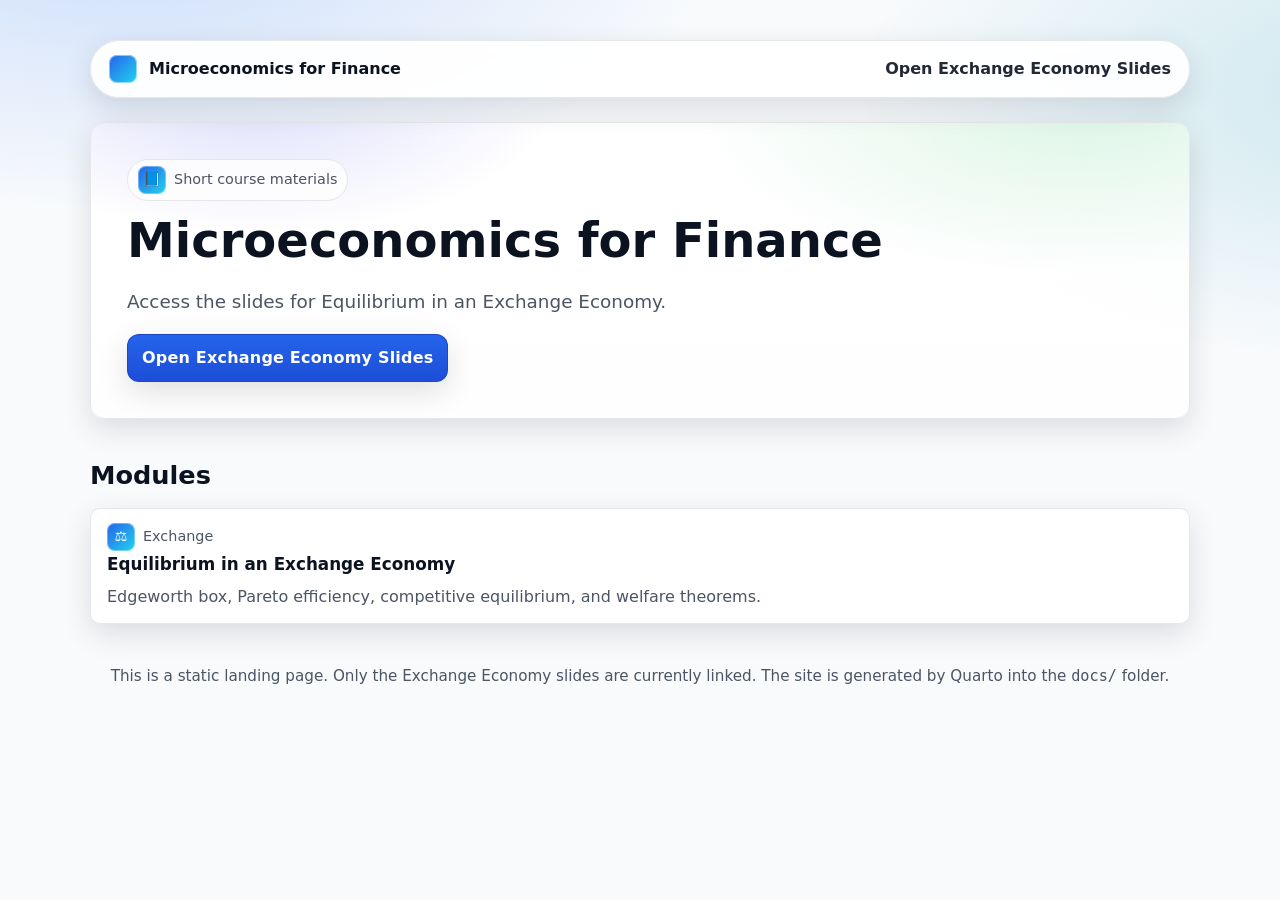
==== index.html @ 6e25e735 "Updates for lesson 1" ====
<!doctype html>
<html lang="en">
<head>
  <meta charset="utf-8">
  <meta name="viewport" content="width=device-width, initial-scale=1">
  <title>Microeconomics for Finance</title>
  <meta name="description" content="Course materials and notes for Microeconomics for Finance: uncertainty, exchange economies, securities markets, and investment with imperfections.">
  <style>
    :root {
      --bg: #0b0c10;
      --surface: #12141a;
      --card: #171923;
      --text: #eef2ff;
      --muted: #98a2b3;
      --brand: #62a0ff;
      --brand-strong: #3b82f6;
      --border: #233046;
      --ring: rgba(98,160,255,0.35);
      --ring-strong: rgba(59,130,246,0.5);
      --shadow: 0 10px 30px rgba(0,0,0,0.35);
      --radius: 14px;
      --radius-sm: 10px;
    }

    @media (prefers-color-scheme: light) {
      :root {
        --bg: #f8fafc;
        --surface: #ffffff;
        --card: #ffffff;
        --text: #0b1220;
        --muted: #4b5563;
        --brand: #2563eb;
        --brand-strong: #1d4ed8;
        --border: #e5e7eb;
        --ring: rgba(37,99,235,0.28);
        --ring-strong: rgba(37,99,235,0.4);
        --shadow: 0 10px 30px rgba(2,6,23,0.12);
      }
    }

    html, body { height: 100%; }
    body {
      margin: 0;
      font-family: system-ui, -apple-system, Segoe UI, Roboto, Helvetica, Arial, "Apple Color Emoji", "Segoe UI Emoji";
      line-height: 1.6;
      color: var(--text);
      background: radial-gradient(1200px 600px at 10% -10%, rgba(59,130,246,0.25), transparent 50%),
                  radial-gradient(1000px 500px at 110% 10%, rgba(8,145,178,0.18), transparent 55%),
                  var(--bg);
      -webkit-font-smoothing: antialiased;
      -moz-osx-font-smoothing: grayscale;
    }

    .container { max-width: 1100px; margin: 0 auto; padding: 24px; }

    /* Top nav */
    .nav {
      display: flex; align-items: center; justify-content: space-between;
      gap: 16px; padding: 14px 18px; margin: 16px 0 24px;
      background: color-mix(in srgb, var(--surface) 92%, transparent);
      border: 1px solid var(--border); border-radius: 999px;
      box-shadow: var(--shadow);
      backdrop-filter: blur(6px);
    }
    .brand { display: flex; align-items: center; gap: 12px; font-weight: 700; }
    .brand .logo { width: 28px; height: 28px; border-radius: 8px; background: linear-gradient(135deg, var(--brand), #22d3ee); box-shadow: inset 0 0 0 1px rgba(255,255,255,0.5); }
    .nav a { color: var(--text); text-decoration: none; font-weight: 600; opacity: .9 }
    .nav a:hover { opacity: 1 }

    /* Hero */
    .hero { margin: 12px 0 28px; padding: clamp(20px, 4vw + 8px, 36px); border-radius: var(--radius);
      background:
        radial-gradient(600px 280px at 15% -10%, rgba(99,102,241,0.20), transparent 50%),
        radial-gradient(700px 300px at 90% -5%, rgba(34,197,94,0.15), transparent 55%),
        linear-gradient(180deg, color-mix(in srgb, var(--surface) 96%, transparent), color-mix(in srgb, var(--surface) 88%, transparent));
      border: 1px solid var(--border);
      box-shadow: var(--shadow);
    }
    .eyebrow { display: inline-flex; align-items: center; gap: 8px; font-size: 0.9rem; color: var(--muted);
      background: color-mix(in srgb, var(--surface) 80%, transparent); border: 1px solid var(--border);
      padding: 6px 10px; border-radius: 999px; }
    h1 { font-size: clamp(1.8rem, 3.2vw + 1rem, 3rem); line-height: 1.15; margin: 12px 0; }
    .lead { font-size: clamp(1rem, 1vw + .8rem, 1.15rem); color: var(--muted); max-width: 75ch; }
    .cta { display: flex; gap: 12px; flex-wrap: wrap; margin-top: 18px; }
    .btn { display: inline-flex; align-items: center; gap: 10px; padding: 10px 14px; border-radius: 12px; border: 1px solid var(--border);
      text-decoration: none; font-weight: 700; letter-spacing: .2px; transition: transform .06s ease, box-shadow .15s ease, border-color .2s ease;
      box-shadow: var(--shadow); }
    .btn.primary { background: linear-gradient(180deg, var(--brand), var(--brand-strong)); color: #fff; border: 1px solid color-mix(in srgb, var(--brand-strong) 70%, black 10%); }
    .btn.primary:hover { transform: translateY(-1px); box-shadow: 0 14px 30px var(--ring-strong); }
    .btn.ghost { background: color-mix(in srgb, var(--surface) 88%, transparent); color: var(--text); }
    .btn.ghost:hover { transform: translateY(-1px); box-shadow: 0 10px 26px var(--ring); }

    /* Sections */
    .section { margin: 36px 0; }
    .section h2 { font-size: clamp(1.25rem, 1.2vw + 1rem, 1.6rem); margin: 0 0 12px; }
    .grid { display: grid; gap: 14px; grid-template-columns: repeat(auto-fit, minmax(240px, 1fr)); }
    .card { background: var(--card); border: 1px solid var(--border); border-radius: var(--radius-sm); padding: 14px 16px; box-shadow: var(--shadow); }
    .card h3 { margin: 0 0 6px; font-size: 1.05rem; }
    .card p { margin: 6px 0 0; color: var(--muted); }
    .card a { color: inherit; text-decoration: none; display: block; }
    .card a:focus-visible { outline: 3px solid var(--ring); border-radius: 8px; }
    .chip { display: inline-flex; align-items: center; gap: 8px; font-size: .9rem; color: var(--muted); }
    .icon { width: 28px; height: 28px; border-radius: 8px; display: inline-flex; align-items: center; justify-content: center; color: #fff;
      background: linear-gradient(135deg, var(--brand), #22d3ee); box-shadow: inset 0 0 0 1px rgba(255,255,255,0.35); }

    /* PDFs */
    .pdfs { display: grid; gap: 10px; grid-template-columns: repeat(auto-fit, minmax(280px, 1fr)); }
    .pdf { display: flex; align-items: center; gap: 12px; padding: 12px; border: 1px solid var(--border); border-radius: 12px; background: var(--card); box-shadow: var(--shadow); }
    .pdf a { color: var(--text); text-decoration: none; font-weight: 600; }
    .pdf a:hover { text-decoration: underline; }

    footer { margin: 40px 0 20px; color: var(--muted); font-size: .95rem; text-align: center; }
  </style>
</head>
<body>
  <div class="container">
    <nav class="nav" aria-label="Primary">
      <div class="brand" aria-label="Course brand">
        <div class="logo" aria-hidden="true"></div>
        <span>Microeconomics for Finance</span>
      </div>
      <div class="links" role="navigation">
        <a href="docs/src/equilibrium-exchange-economy/index.html">Open Exchange Economy Slides</a>
      </div>
    </nav>

    <header class="hero">
      <span class="eyebrow">
        <span class="icon" aria-hidden="true">📘</span>
        Short course materials
      </span>
      <h1>Microeconomics for Finance</h1>
      <p class="lead">Access the slides for Equilibrium in an Exchange Economy.</p>
      <div class="cta">
        <a class="btn primary" href="docs/src/equilibrium-exchange-economy/index.html" aria-label="Open Exchange Economy slides">
          <span>Open Exchange Economy Slides</span>
        </a>
      </div>
    </header>

    <section class="section" aria-labelledby="modules">
      <h2 id="modules">Modules</h2>
      <div class="grid">
        <article class="card">
          <a href="docs/src/equilibrium-exchange-economy/index.html">
            <div class="chip"><span class="icon" aria-hidden="true">⚖️</span> Exchange</div>
            <h3>Equilibrium in an Exchange Economy</h3>
            <p>Edgeworth box, Pareto efficiency, competitive equilibrium, and welfare theorems.</p>
          </a>
        </article>
      </div>
    </section>

    

    <footer>
  <p>This is a static landing page. Only the Exchange Economy slides are currently linked. The site is generated by Quarto into the <code>docs/</code> folder.</p>
    </footer>
  </div>
</body>
</html>
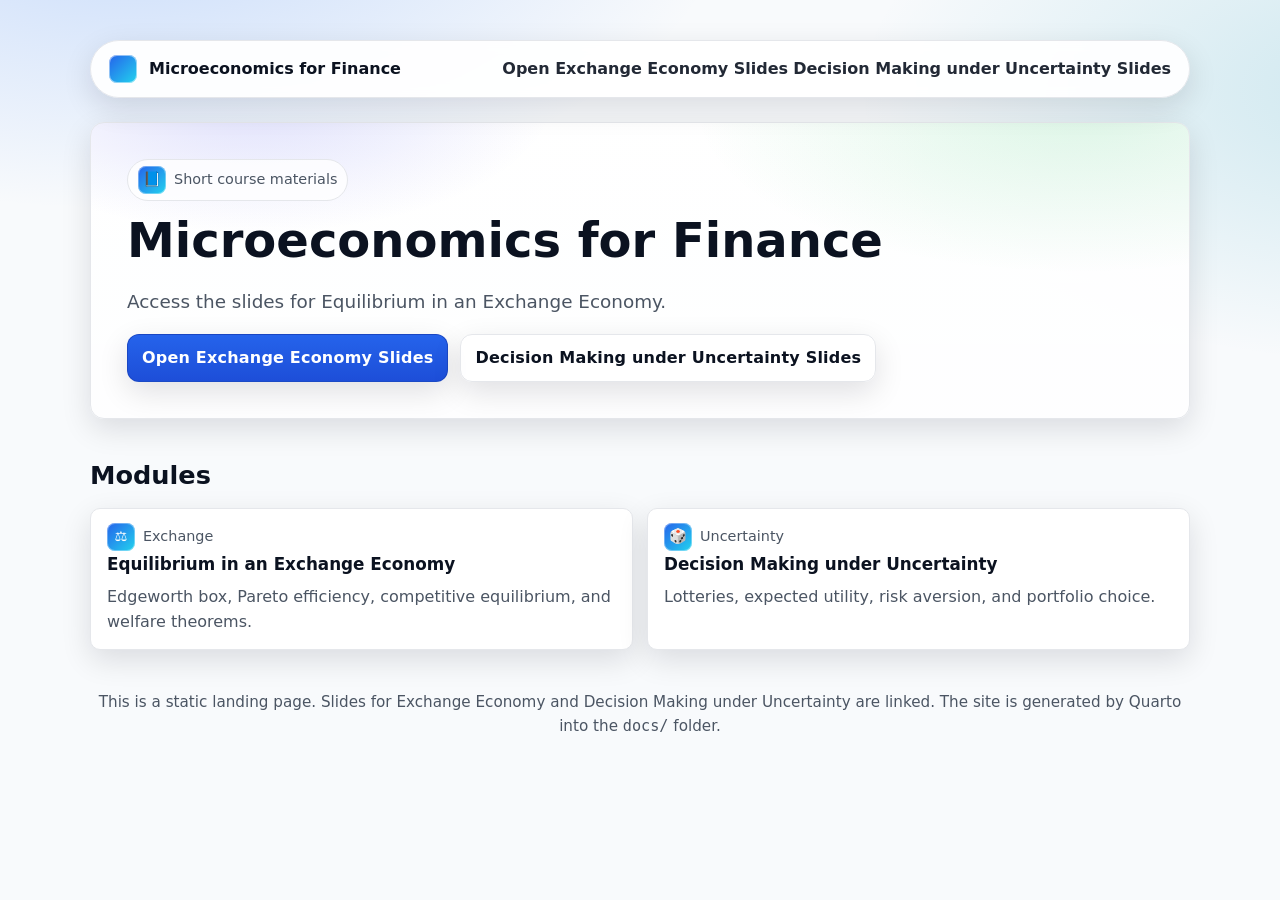
==== commit aa6678ba: "second topic" ====
--- a/index.html
+++ b/index.html
@@ -1,161 +1,172 @@
-<!doctype html>
-<html lang="en">
-<head>
-  <meta charset="utf-8">
-  <meta name="viewport" content="width=device-width, initial-scale=1">
-  <title>Microeconomics for Finance</title>
-  <meta name="description" content="Course materials and notes for Microeconomics for Finance: uncertainty, exchange economies, securities markets, and investment with imperfections.">
-  <style>
-    :root {
-      --bg: #0b0c10;
-      --surface: #12141a;
-      --card: #171923;
-      --text: #eef2ff;
-      --muted: #98a2b3;
-      --brand: #62a0ff;
-      --brand-strong: #3b82f6;
-      --border: #233046;
-      --ring: rgba(98,160,255,0.35);
-      --ring-strong: rgba(59,130,246,0.5);
-      --shadow: 0 10px 30px rgba(0,0,0,0.35);
-      --radius: 14px;
-      --radius-sm: 10px;
-    }
-
-    @media (prefers-color-scheme: light) {
-      :root {
-        --bg: #f8fafc;
-        --surface: #ffffff;
-        --card: #ffffff;
-        --text: #0b1220;
-        --muted: #4b5563;
-        --brand: #2563eb;
-        --brand-strong: #1d4ed8;
-        --border: #e5e7eb;
-        --ring: rgba(37,99,235,0.28);
-        --ring-strong: rgba(37,99,235,0.4);
-        --shadow: 0 10px 30px rgba(2,6,23,0.12);
-      }
-    }
-
-    html, body { height: 100%; }
-    body {
-      margin: 0;
-      font-family: system-ui, -apple-system, Segoe UI, Roboto, Helvetica, Arial, "Apple Color Emoji", "Segoe UI Emoji";
-      line-height: 1.6;
-      color: var(--text);
-      background: radial-gradient(1200px 600px at 10% -10%, rgba(59,130,246,0.25), transparent 50%),
-                  radial-gradient(1000px 500px at 110% 10%, rgba(8,145,178,0.18), transparent 55%),
-                  var(--bg);
-      -webkit-font-smoothing: antialiased;
-      -moz-osx-font-smoothing: grayscale;
-    }
-
-    .container { max-width: 1100px; margin: 0 auto; padding: 24px; }
-
-    /* Top nav */
-    .nav {
-      display: flex; align-items: center; justify-content: space-between;
-      gap: 16px; padding: 14px 18px; margin: 16px 0 24px;
-      background: color-mix(in srgb, var(--surface) 92%, transparent);
-      border: 1px solid var(--border); border-radius: 999px;
-      box-shadow: var(--shadow);
-      backdrop-filter: blur(6px);
-    }
-    .brand { display: flex; align-items: center; gap: 12px; font-weight: 700; }
-    .brand .logo { width: 28px; height: 28px; border-radius: 8px; background: linear-gradient(135deg, var(--brand), #22d3ee); box-shadow: inset 0 0 0 1px rgba(255,255,255,0.5); }
-    .nav a { color: var(--text); text-decoration: none; font-weight: 600; opacity: .9 }
-    .nav a:hover { opacity: 1 }
-
-    /* Hero */
-    .hero { margin: 12px 0 28px; padding: clamp(20px, 4vw + 8px, 36px); border-radius: var(--radius);
-      background:
-        radial-gradient(600px 280px at 15% -10%, rgba(99,102,241,0.20), transparent 50%),
-        radial-gradient(700px 300px at 90% -5%, rgba(34,197,94,0.15), transparent 55%),
-        linear-gradient(180deg, color-mix(in srgb, var(--surface) 96%, transparent), color-mix(in srgb, var(--surface) 88%, transparent));
-      border: 1px solid var(--border);
-      box-shadow: var(--shadow);
-    }
-    .eyebrow { display: inline-flex; align-items: center; gap: 8px; font-size: 0.9rem; color: var(--muted);
-      background: color-mix(in srgb, var(--surface) 80%, transparent); border: 1px solid var(--border);
-      padding: 6px 10px; border-radius: 999px; }
-    h1 { font-size: clamp(1.8rem, 3.2vw + 1rem, 3rem); line-height: 1.15; margin: 12px 0; }
-    .lead { font-size: clamp(1rem, 1vw + .8rem, 1.15rem); color: var(--muted); max-width: 75ch; }
-    .cta { display: flex; gap: 12px; flex-wrap: wrap; margin-top: 18px; }
-    .btn { display: inline-flex; align-items: center; gap: 10px; padding: 10px 14px; border-radius: 12px; border: 1px solid var(--border);
-      text-decoration: none; font-weight: 700; letter-spacing: .2px; transition: transform .06s ease, box-shadow .15s ease, border-color .2s ease;
-      box-shadow: var(--shadow); }
-    .btn.primary { background: linear-gradient(180deg, var(--brand), var(--brand-strong)); color: #fff; border: 1px solid color-mix(in srgb, var(--brand-strong) 70%, black 10%); }
-    .btn.primary:hover { transform: translateY(-1px); box-shadow: 0 14px 30px var(--ring-strong); }
-    .btn.ghost { background: color-mix(in srgb, var(--surface) 88%, transparent); color: var(--text); }
-    .btn.ghost:hover { transform: translateY(-1px); box-shadow: 0 10px 26px var(--ring); }
-
-    /* Sections */
-    .section { margin: 36px 0; }
-    .section h2 { font-size: clamp(1.25rem, 1.2vw + 1rem, 1.6rem); margin: 0 0 12px; }
-    .grid { display: grid; gap: 14px; grid-template-columns: repeat(auto-fit, minmax(240px, 1fr)); }
-    .card { background: var(--card); border: 1px solid var(--border); border-radius: var(--radius-sm); padding: 14px 16px; box-shadow: var(--shadow); }
-    .card h3 { margin: 0 0 6px; font-size: 1.05rem; }
-    .card p { margin: 6px 0 0; color: var(--muted); }
-    .card a { color: inherit; text-decoration: none; display: block; }
-    .card a:focus-visible { outline: 3px solid var(--ring); border-radius: 8px; }
-    .chip { display: inline-flex; align-items: center; gap: 8px; font-size: .9rem; color: var(--muted); }
-    .icon { width: 28px; height: 28px; border-radius: 8px; display: inline-flex; align-items: center; justify-content: center; color: #fff;
-      background: linear-gradient(135deg, var(--brand), #22d3ee); box-shadow: inset 0 0 0 1px rgba(255,255,255,0.35); }
-
-    /* PDFs */
-    .pdfs { display: grid; gap: 10px; grid-template-columns: repeat(auto-fit, minmax(280px, 1fr)); }
-    .pdf { display: flex; align-items: center; gap: 12px; padding: 12px; border: 1px solid var(--border); border-radius: 12px; background: var(--card); box-shadow: var(--shadow); }
-    .pdf a { color: var(--text); text-decoration: none; font-weight: 600; }
-    .pdf a:hover { text-decoration: underline; }
-
-    footer { margin: 40px 0 20px; color: var(--muted); font-size: .95rem; text-align: center; }
-  </style>
-</head>
-<body>
-  <div class="container">
-    <nav class="nav" aria-label="Primary">
-      <div class="brand" aria-label="Course brand">
-        <div class="logo" aria-hidden="true"></div>
-        <span>Microeconomics for Finance</span>
-      </div>
-      <div class="links" role="navigation">
-        <a href="docs/src/equilibrium-exchange-economy/index.html">Open Exchange Economy Slides</a>
-      </div>
-    </nav>
-
-    <header class="hero">
-      <span class="eyebrow">
-        <span class="icon" aria-hidden="true">📘</span>
-        Short course materials
-      </span>
-      <h1>Microeconomics for Finance</h1>
-      <p class="lead">Access the slides for Equilibrium in an Exchange Economy.</p>
-      <div class="cta">
-        <a class="btn primary" href="docs/src/equilibrium-exchange-economy/index.html" aria-label="Open Exchange Economy slides">
-          <span>Open Exchange Economy Slides</span>
-        </a>
-      </div>
-    </header>
-
-    <section class="section" aria-labelledby="modules">
-      <h2 id="modules">Modules</h2>
-      <div class="grid">
-        <article class="card">
-          <a href="docs/src/equilibrium-exchange-economy/index.html">
-            <div class="chip"><span class="icon" aria-hidden="true">⚖️</span> Exchange</div>
-            <h3>Equilibrium in an Exchange Economy</h3>
-            <p>Edgeworth box, Pareto efficiency, competitive equilibrium, and welfare theorems.</p>
-          </a>
-        </article>
-      </div>
-    </section>
-
-    
-
-    <footer>
-  <p>This is a static landing page. Only the Exchange Economy slides are currently linked. The site is generated by Quarto into the <code>docs/</code> folder.</p>
-    </footer>
-  </div>
-</body>
-</html>
+<!doctype html>
+<html lang="en">
+<head>
+  <meta charset="utf-8">
+  <meta name="viewport" content="width=device-width, initial-scale=1">
+  <title>Microeconomics for Finance</title>
+  <meta name="description" content="Course materials and notes for Microeconomics for Finance: uncertainty, exchange economies, securities markets, and investment with imperfections.">
+  <style>
+    :root {
+      --bg: #0b0c10;
+      --surface: #12141a;
+      --card: #171923;
+      --text: #eef2ff;
+      --muted: #98a2b3;
+      --brand: #62a0ff;
+      --brand-strong: #3b82f6;
+      --border: #233046;
+      --ring: rgba(98,160,255,0.35);
+      --ring-strong: rgba(59,130,246,0.5);
+      --shadow: 0 10px 30px rgba(0,0,0,0.35);
+      --radius: 14px;
+      --radius-sm: 10px;
+    }
+
+    @media (prefers-color-scheme: light) {
+      :root {
+        --bg: #f8fafc;
+        --surface: #ffffff;
+        --card: #ffffff;
+        --text: #0b1220;
+        --muted: #4b5563;
+        --brand: #2563eb;
+        --brand-strong: #1d4ed8;
+        --border: #e5e7eb;
+        --ring: rgba(37,99,235,0.28);
+        --ring-strong: rgba(37,99,235,0.4);
+        --shadow: 0 10px 30px rgba(2,6,23,0.12);
+      }
+    }
+
+    html, body { height: 100%; }
+    body {
+      margin: 0;
+      font-family: system-ui, -apple-system, Segoe UI, Roboto, Helvetica, Arial, "Apple Color Emoji", "Segoe UI Emoji";
+      line-height: 1.6;
+      color: var(--text);
+      background: radial-gradient(1200px 600px at 10% -10%, rgba(59,130,246,0.25), transparent 50%),
+                  radial-gradient(1000px 500px at 110% 10%, rgba(8,145,178,0.18), transparent 55%),
+                  var(--bg);
+      -webkit-font-smoothing: antialiased;
+      -moz-osx-font-smoothing: grayscale;
+    }
+
+    .container { max-width: 1100px; margin: 0 auto; padding: 24px; }
+
+    /* Top nav */
+    .nav {
+      display: flex; align-items: center; justify-content: space-between;
+      gap: 16px; padding: 14px 18px; margin: 16px 0 24px;
+      background: color-mix(in srgb, var(--surface) 92%, transparent);
+      border: 1px solid var(--border); border-radius: 999px;
+      box-shadow: var(--shadow);
+      backdrop-filter: blur(6px);
+    }
+    .brand { display: flex; align-items: center; gap: 12px; font-weight: 700; }
+    .brand .logo { width: 28px; height: 28px; border-radius: 8px; background: linear-gradient(135deg, var(--brand), #22d3ee); box-shadow: inset 0 0 0 1px rgba(255,255,255,0.5); }
+    .nav a { color: var(--text); text-decoration: none; font-weight: 600; opacity: .9 }
+    .nav a:hover { opacity: 1 }
+
+    /* Hero */
+    .hero { margin: 12px 0 28px; padding: clamp(20px, 4vw + 8px, 36px); border-radius: var(--radius);
+      background:
+        radial-gradient(600px 280px at 15% -10%, rgba(99,102,241,0.20), transparent 50%),
+        radial-gradient(700px 300px at 90% -5%, rgba(34,197,94,0.15), transparent 55%),
+        linear-gradient(180deg, color-mix(in srgb, var(--surface) 96%, transparent), color-mix(in srgb, var(--surface) 88%, transparent));
+      border: 1px solid var(--border);
+      box-shadow: var(--shadow);
+    }
+    .eyebrow { display: inline-flex; align-items: center; gap: 8px; font-size: 0.9rem; color: var(--muted);
+      background: color-mix(in srgb, var(--surface) 80%, transparent); border: 1px solid var(--border);
+      padding: 6px 10px; border-radius: 999px; }
+    h1 { font-size: clamp(1.8rem, 3.2vw + 1rem, 3rem); line-height: 1.15; margin: 12px 0; }
+    .lead { font-size: clamp(1rem, 1vw + .8rem, 1.15rem); color: var(--muted); max-width: 75ch; }
+    .cta { display: flex; gap: 12px; flex-wrap: wrap; margin-top: 18px; }
+    .btn { display: inline-flex; align-items: center; gap: 10px; padding: 10px 14px; border-radius: 12px; border: 1px solid var(--border);
+      text-decoration: none; font-weight: 700; letter-spacing: .2px; transition: transform .06s ease, box-shadow .15s ease, border-color .2s ease;
+      box-shadow: var(--shadow); }
+    .btn.primary { background: linear-gradient(180deg, var(--brand), var(--brand-strong)); color: #fff; border: 1px solid color-mix(in srgb, var(--brand-strong) 70%, black 10%); }
+    .btn.primary:hover { transform: translateY(-1px); box-shadow: 0 14px 30px var(--ring-strong); }
+    .btn.ghost { background: color-mix(in srgb, var(--surface) 88%, transparent); color: var(--text); }
+    .btn.ghost:hover { transform: translateY(-1px); box-shadow: 0 10px 26px var(--ring); }
+
+    /* Sections */
+    .section { margin: 36px 0; }
+    .section h2 { font-size: clamp(1.25rem, 1.2vw + 1rem, 1.6rem); margin: 0 0 12px; }
+    .grid { display: grid; gap: 14px; grid-template-columns: repeat(auto-fit, minmax(240px, 1fr)); }
+    .card { background: var(--card); border: 1px solid var(--border); border-radius: var(--radius-sm); padding: 14px 16px; box-shadow: var(--shadow); }
+    .card h3 { margin: 0 0 6px; font-size: 1.05rem; }
+    .card p { margin: 6px 0 0; color: var(--muted); }
+    .card a { color: inherit; text-decoration: none; display: block; }
+    .card a:focus-visible { outline: 3px solid var(--ring); border-radius: 8px; }
+    .chip { display: inline-flex; align-items: center; gap: 8px; font-size: .9rem; color: var(--muted); }
+    .icon { width: 28px; height: 28px; border-radius: 8px; display: inline-flex; align-items: center; justify-content: center; color: #fff;
+      background: linear-gradient(135deg, var(--brand), #22d3ee); box-shadow: inset 0 0 0 1px rgba(255,255,255,0.35); }
+
+    /* PDFs */
+    .pdfs { display: grid; gap: 10px; grid-template-columns: repeat(auto-fit, minmax(280px, 1fr)); }
+    .pdf { display: flex; align-items: center; gap: 12px; padding: 12px; border: 1px solid var(--border); border-radius: 12px; background: var(--card); box-shadow: var(--shadow); }
+    .pdf a { color: var(--text); text-decoration: none; font-weight: 600; }
+    .pdf a:hover { text-decoration: underline; }
+
+    footer { margin: 40px 0 20px; color: var(--muted); font-size: .95rem; text-align: center; }
+  </style>
+</head>
+<body>
+  <div class="container">
+    <nav class="nav" aria-label="Primary">
+      <div class="brand" aria-label="Course brand">
+        <div class="logo" aria-hidden="true"></div>
+        <span>Microeconomics for Finance</span>
+      </div>
+      <div class="links" role="navigation">
+    <a href="docs/src/equilibrium-exchange-economy/index.html">Open Exchange Economy Slides</a>
+    <a href="docs/src/decision-making-uncertainty/index.html">Decision Making under Uncertainty Slides</a>
+      </div>
+    </nav>
+
+    <header class="hero">
+      <span class="eyebrow">
+        <span class="icon" aria-hidden="true">📘</span>
+        Short course materials
+      </span>
+      <h1>Microeconomics for Finance</h1>
+      <p class="lead">Access the slides for Equilibrium in an Exchange Economy.</p>
+        <div class="cta">
+          <a class="btn primary" href="docs/src/equilibrium-exchange-economy/index.html" aria-label="Open Exchange Economy slides">
+            <span>Open Exchange Economy Slides</span>
+          </a>
+          <a class="btn ghost" href="docs/src/decision-making-uncertainty/index.html" aria-label="Open Decision Making under Uncertainty slides">
+            <span>Decision Making under Uncertainty Slides</span>
+          </a>
+        </div>
+    </header>
+
+    <section class="section" aria-labelledby="modules">
+      <h2 id="modules">Modules</h2>
+      <div class="grid">
+          <article class="card">
+            <a href="docs/src/equilibrium-exchange-economy/index.html">
+              <div class="chip"><span class="icon" aria-hidden="true">⚖️</span> Exchange</div>
+              <h3>Equilibrium in an Exchange Economy</h3>
+              <p>Edgeworth box, Pareto efficiency, competitive equilibrium, and welfare theorems.</p>
+            </a>
+          </article>
+          <article class="card">
+            <a href="docs/src/decision-making-uncertainty/index.html">
+              <div class="chip"><span class="icon" aria-hidden="true">🎲</span> Uncertainty</div>
+              <h3>Decision Making under Uncertainty</h3>
+              <p>Lotteries, expected utility, risk aversion, and portfolio choice.</p>
+            </a>
+          </article>
+      </div>
+    </section>
+
+    
+
+    <footer>
+  <p>This is a static landing page. Slides for Exchange Economy and Decision Making under Uncertainty are linked. The site is generated by Quarto into the <code>docs/</code> folder.</p>
+    </footer>
+  </div>
+</body>
+</html>
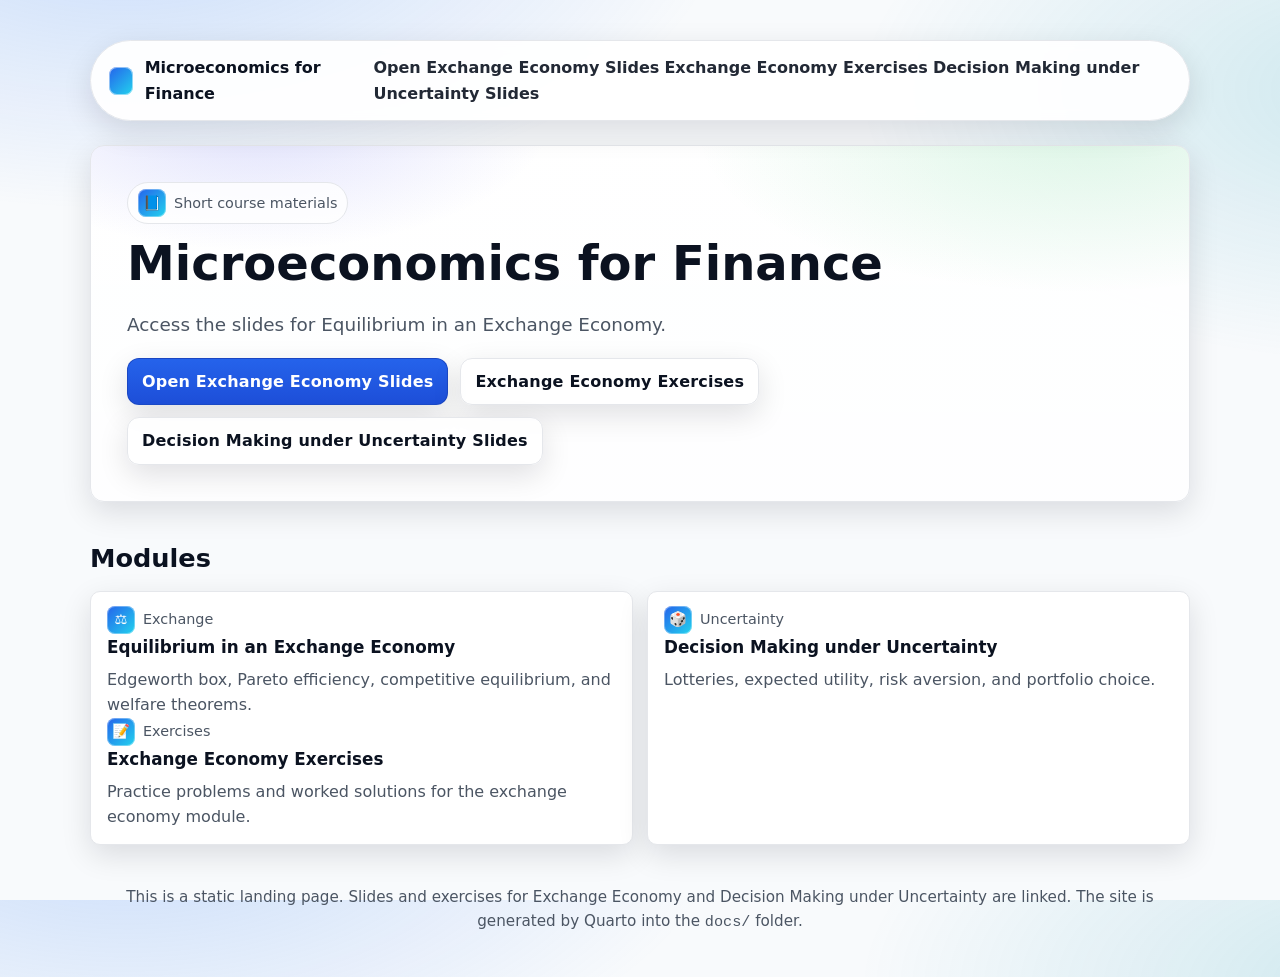
==== commit 7ce299fe: "link to ex session 1" ====
--- a/index.html
+++ b/index.html
@@ -121,6 +121,7 @@
       </div>
       <div class="links" role="navigation">
     <a href="docs/src/equilibrium-exchange-economy/index.html">Open Exchange Economy Slides</a>
+    <a href="docs/src/equilibrium-exchange-economy/exercises.html">Exchange Economy Exercises</a>
     <a href="docs/src/decision-making-uncertainty/index.html">Decision Making under Uncertainty Slides</a>
       </div>
     </nav>
@@ -133,25 +134,33 @@
       <h1>Microeconomics for Finance</h1>
       <p class="lead">Access the slides for Equilibrium in an Exchange Economy.</p>
         <div class="cta">
-          <a class="btn primary" href="docs/src/equilibrium-exchange-economy/index.html" aria-label="Open Exchange Economy slides">
-            <span>Open Exchange Economy Slides</span>
-          </a>
-          <a class="btn ghost" href="docs/src/decision-making-uncertainty/index.html" aria-label="Open Decision Making under Uncertainty slides">
-            <span>Decision Making under Uncertainty Slides</span>
-          </a>
+            <a class="btn primary" href="docs/src/equilibrium-exchange-economy/index.html" aria-label="Open Exchange Economy slides">
+              <span>Open Exchange Economy Slides</span>
+            </a>
+            <a class="btn ghost" href="docs/src/equilibrium-exchange-economy/exercises.html" aria-label="Open Exchange Economy exercises">
+              <span>Exchange Economy Exercises</span>
+            </a>
+            <a class="btn ghost" href="docs/src/decision-making-uncertainty/index.html" aria-label="Open Decision Making under Uncertainty slides">
+              <span>Decision Making under Uncertainty Slides</span>
+            </a>
         </div>
     </header>
 
     <section class="section" aria-labelledby="modules">
       <h2 id="modules">Modules</h2>
       <div class="grid">
-          <article class="card">
-            <a href="docs/src/equilibrium-exchange-economy/index.html">
-              <div class="chip"><span class="icon" aria-hidden="true">⚖️</span> Exchange</div>
-              <h3>Equilibrium in an Exchange Economy</h3>
-              <p>Edgeworth box, Pareto efficiency, competitive equilibrium, and welfare theorems.</p>
-            </a>
-          </article>
+            <article class="card">
+              <a href="docs/src/equilibrium-exchange-economy/index.html">
+                <div class="chip"><span class="icon" aria-hidden="true">⚖️</span> Exchange</div>
+                <h3>Equilibrium in an Exchange Economy</h3>
+                <p>Edgeworth box, Pareto efficiency, competitive equilibrium, and welfare theorems.</p>
+              </a>
+              <a href="docs/src/equilibrium-exchange-economy/exercises.html">
+                <div class="chip"><span class="icon" aria-hidden="true">📝</span> Exercises</div>
+                <h3>Exchange Economy Exercises</h3>
+                <p>Practice problems and worked solutions for the exchange economy module.</p>
+              </a>
+            </article>
           <article class="card">
             <a href="docs/src/decision-making-uncertainty/index.html">
               <div class="chip"><span class="icon" aria-hidden="true">🎲</span> Uncertainty</div>
@@ -165,7 +174,7 @@
     
 
     <footer>
-  <p>This is a static landing page. Slides for Exchange Economy and Decision Making under Uncertainty are linked. The site is generated by Quarto into the <code>docs/</code> folder.</p>
+  <p>This is a static landing page. Slides and exercises for Exchange Economy and Decision Making under Uncertainty are linked. The site is generated by Quarto into the <code>docs/</code> folder.</p>
     </footer>
   </div>
 </body>
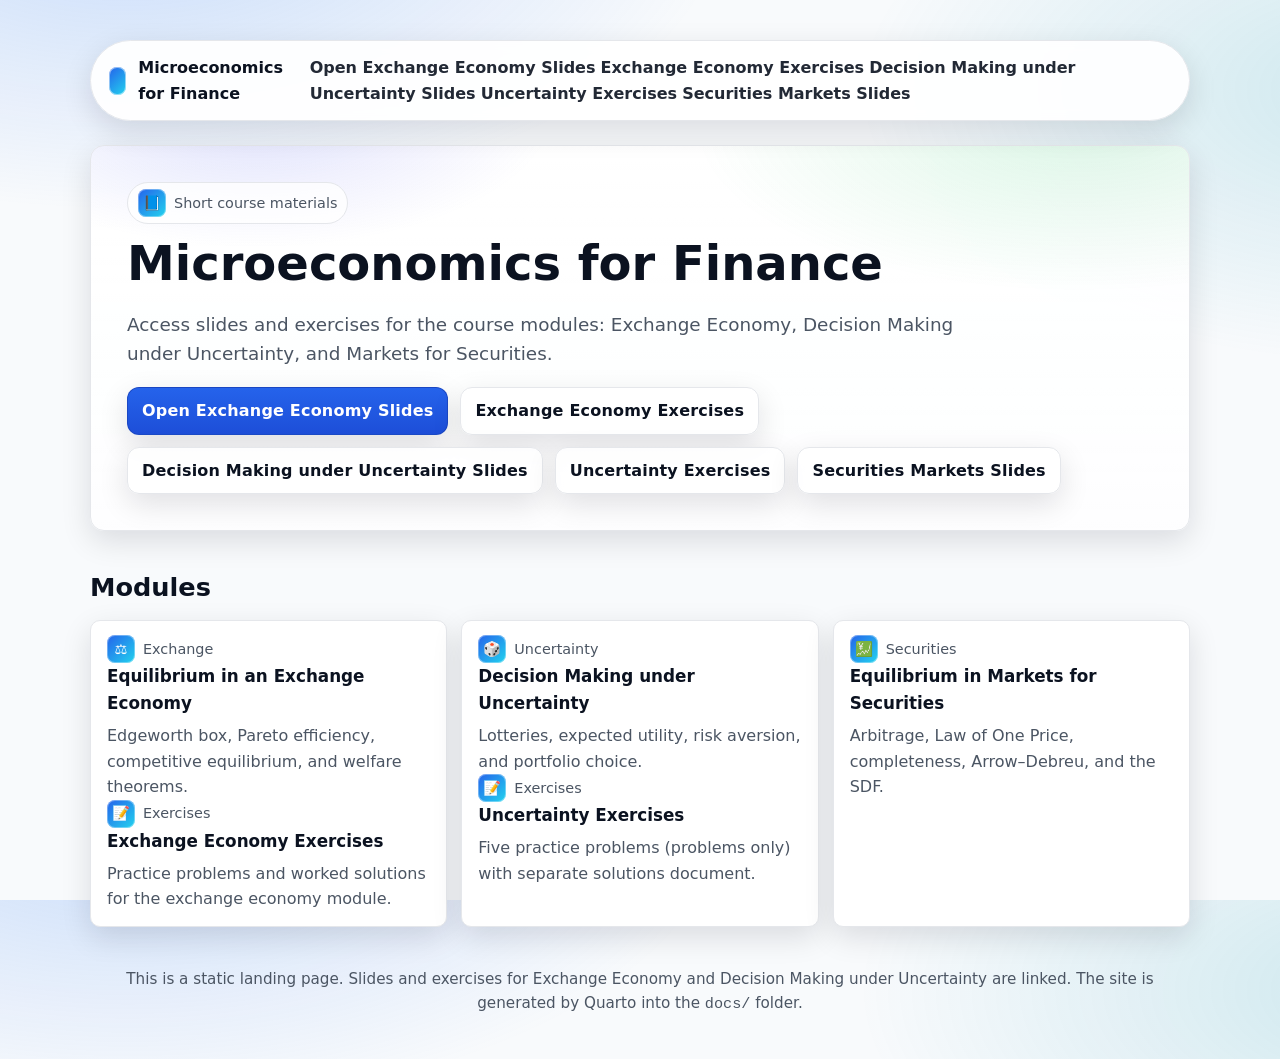
==== commit 473a2694: "3 session and exercises" ====
--- a/index.html
+++ b/index.html
@@ -123,6 +123,8 @@
     <a href="docs/src/equilibrium-exchange-economy/index.html">Open Exchange Economy Slides</a>
     <a href="docs/src/equilibrium-exchange-economy/exercises.html">Exchange Economy Exercises</a>
     <a href="docs/src/decision-making-uncertainty/index.html">Decision Making under Uncertainty Slides</a>
+    <a href="docs/src/decision-making-uncertainty/exercises.html">Uncertainty Exercises</a>
+    <a href="docs/src/equilibrium-markets-securities/index.html">Securities Markets Slides</a>
       </div>
     </nav>
 
@@ -132,7 +134,7 @@
         Short course materials
       </span>
       <h1>Microeconomics for Finance</h1>
-      <p class="lead">Access the slides for Equilibrium in an Exchange Economy.</p>
+      <p class="lead">Access slides and exercises for the course modules: Exchange Economy, Decision Making under Uncertainty, and Markets for Securities.</p>
         <div class="cta">
             <a class="btn primary" href="docs/src/equilibrium-exchange-economy/index.html" aria-label="Open Exchange Economy slides">
               <span>Open Exchange Economy Slides</span>
@@ -142,6 +144,12 @@
             </a>
             <a class="btn ghost" href="docs/src/decision-making-uncertainty/index.html" aria-label="Open Decision Making under Uncertainty slides">
               <span>Decision Making under Uncertainty Slides</span>
+            </a>
+            <a class="btn ghost" href="docs/src/decision-making-uncertainty/exercises.html" aria-label="Open Decision Making under Uncertainty exercises">
+              <span>Uncertainty Exercises</span>
+            </a>
+            <a class="btn ghost" href="docs/src/equilibrium-markets-securities/index.html" aria-label="Open Markets for Securities slides">
+              <span>Securities Markets Slides</span>
             </a>
         </div>
     </header>
@@ -167,6 +175,18 @@
               <h3>Decision Making under Uncertainty</h3>
               <p>Lotteries, expected utility, risk aversion, and portfolio choice.</p>
             </a>
+            <a href="docs/src/decision-making-uncertainty/exercises.html">
+              <div class="chip"><span class="icon" aria-hidden="true">📝</span> Exercises</div>
+              <h3>Uncertainty Exercises</h3>
+              <p>Five practice problems (problems only) with separate solutions document.</p>
+            </a>
+          </article>
+          <article class="card">
+            <a href="docs/src/equilibrium-markets-securities/index.html">
+              <div class="chip"><span class="icon" aria-hidden="true">💹</span> Securities</div>
+              <h3>Equilibrium in Markets for Securities</h3>
+              <p>Arbitrage, Law of One Price, completeness, Arrow–Debreu, and the SDF.</p>
+            </a>
           </article>
       </div>
     </section>
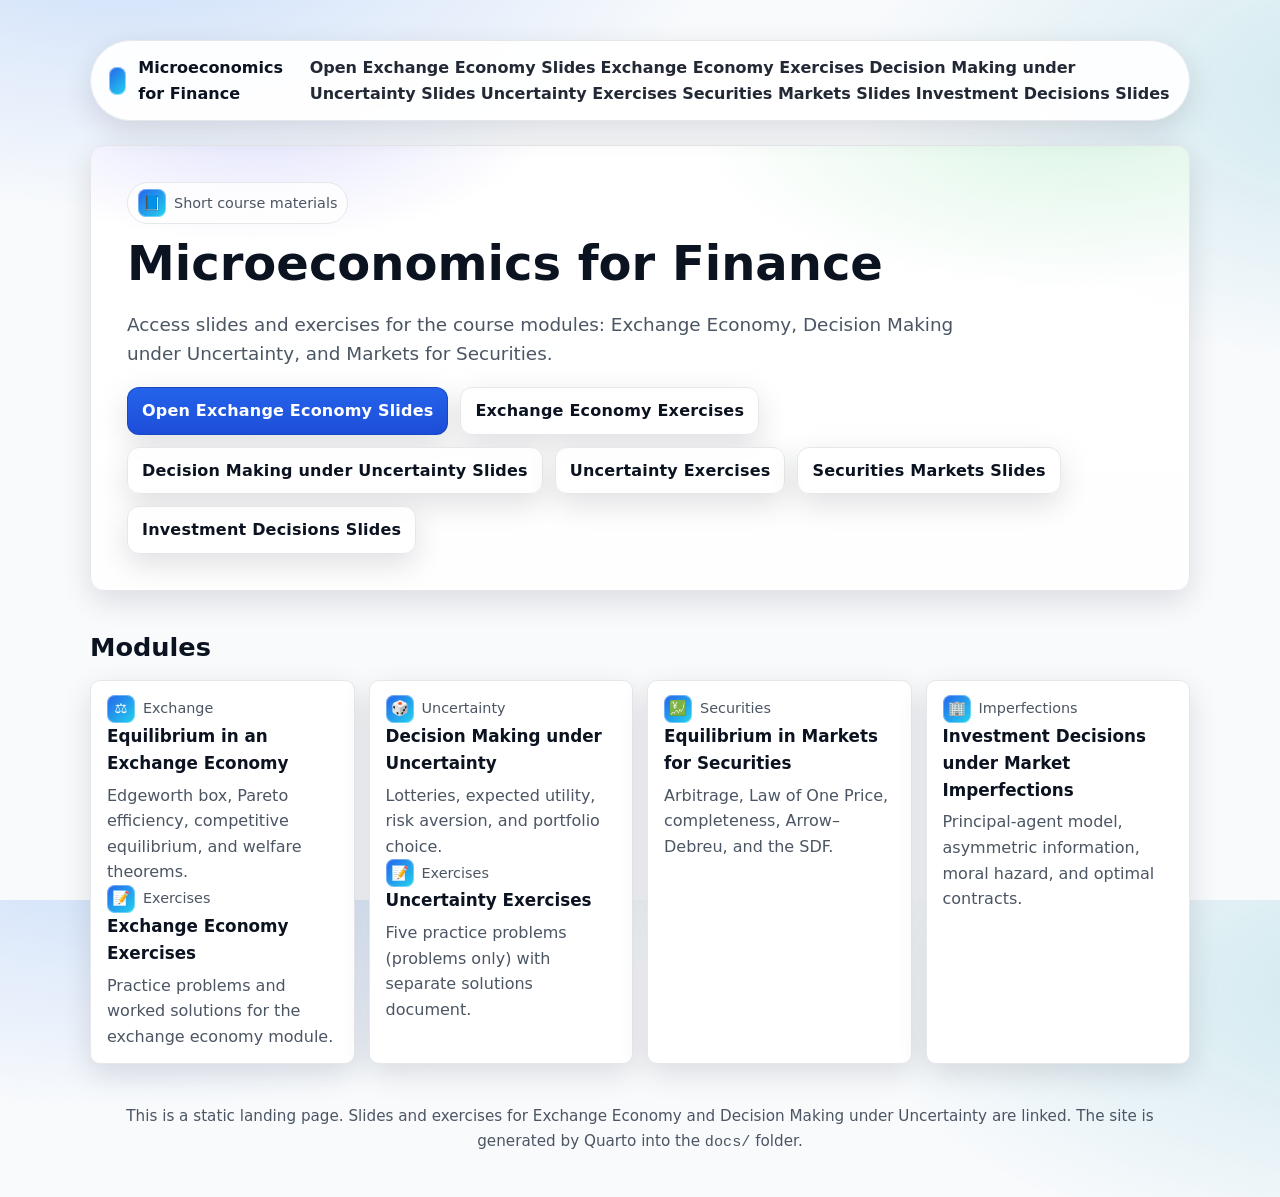
==== commit 8ffc6183: "update" ====
--- a/index.html
+++ b/index.html
@@ -125,6 +125,7 @@
     <a href="docs/src/decision-making-uncertainty/index.html">Decision Making under Uncertainty Slides</a>
     <a href="docs/src/decision-making-uncertainty/exercises.html">Uncertainty Exercises</a>
     <a href="docs/src/equilibrium-markets-securities/index.html">Securities Markets Slides</a>
+    <a href="docs/src/investment-decisions-imperfections/index.html">Investment Decisions Slides</a>
       </div>
     </nav>
 
@@ -150,6 +151,9 @@
             </a>
             <a class="btn ghost" href="docs/src/equilibrium-markets-securities/index.html" aria-label="Open Markets for Securities slides">
               <span>Securities Markets Slides</span>
+            </a>
+            <a class="btn ghost" href="docs/src/investment-decisions-imperfections/index.html" aria-label="Open Investment Decisions slides">
+              <span>Investment Decisions Slides</span>
             </a>
         </div>
     </header>
@@ -188,6 +192,13 @@
               <p>Arbitrage, Law of One Price, completeness, Arrow–Debreu, and the SDF.</p>
             </a>
           </article>
+          <article class="card">
+            <a href="docs/src/investment-decisions-imperfections/index.html">
+              <div class="chip"><span class="icon" aria-hidden="true">🏢</span> Imperfections</div>
+              <h3>Investment Decisions under Market Imperfections</h3>
+              <p>Principal-agent model, asymmetric information, moral hazard, and optimal contracts.</p>
+            </a>
+          </article>
       </div>
     </section>
 
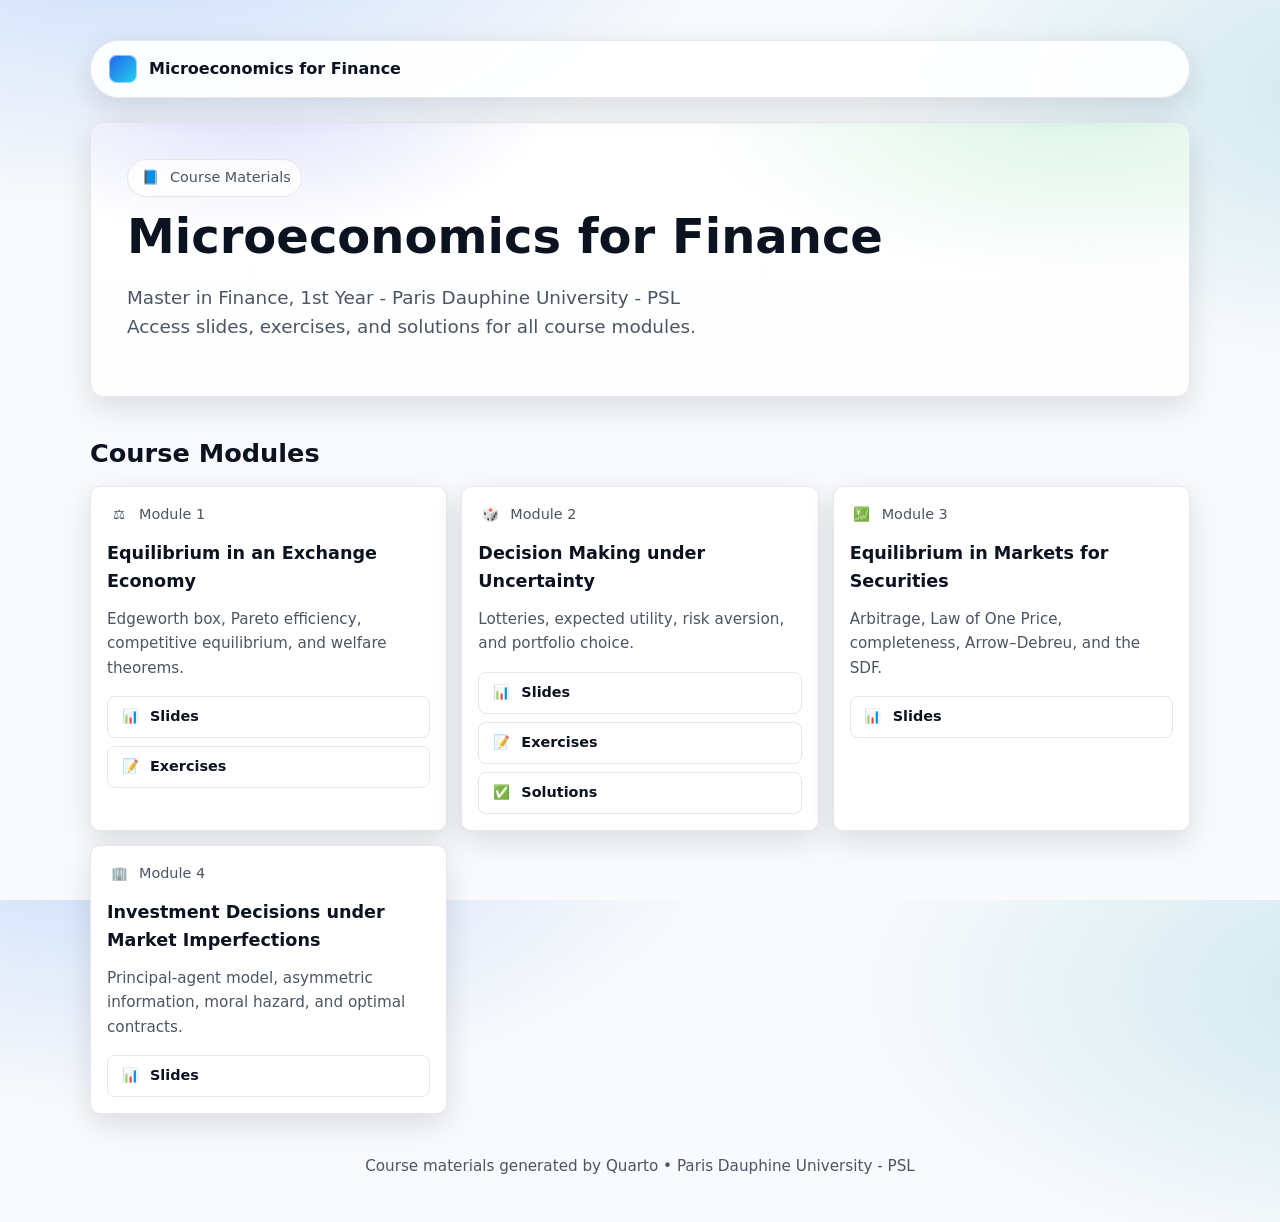
==== commit e6232087: "solutions" ====
--- a/index.html
+++ b/index.html
@@ -53,22 +53,46 @@
 
     .container { max-width: 1100px; margin: 0 auto; padding: 24px; }
 
-    /* Top nav */
+    /* Navigation */
     .nav {
-      display: flex; align-items: center; justify-content: space-between;
-      gap: 16px; padding: 14px 18px; margin: 16px 0 24px;
+      display: flex;
+      align-items: center;
+      justify-content: space-between;
+      gap: 16px;
+      padding: 14px 18px;
+      margin: 16px 0 24px;
       background: color-mix(in srgb, var(--surface) 92%, transparent);
-      border: 1px solid var(--border); border-radius: 999px;
+      border: 1px solid var(--border);
+      border-radius: 999px;
       box-shadow: var(--shadow);
       backdrop-filter: blur(6px);
     }
-    .brand { display: flex; align-items: center; gap: 12px; font-weight: 700; }
-    .brand .logo { width: 28px; height: 28px; border-radius: 8px; background: linear-gradient(135deg, var(--brand), #22d3ee); box-shadow: inset 0 0 0 1px rgba(255,255,255,0.5); }
-    .nav a { color: var(--text); text-decoration: none; font-weight: 600; opacity: .9 }
-    .nav a:hover { opacity: 1 }
-
-    /* Hero */
-    .hero { margin: 12px 0 28px; padding: clamp(20px, 4vw + 8px, 36px); border-radius: var(--radius);
+    .brand {
+      display: flex;
+      align-items: center;
+      gap: 12px;
+      font-weight: 700;
+    }
+    .brand .logo {
+      width: 28px;
+      height: 28px;
+      border-radius: 8px;
+      background: linear-gradient(135deg, var(--brand), #22d3ee);
+      box-shadow: inset 0 0 0 1px rgba(255,255,255,0.5);
+    }
+    .nav a {
+      color: var(--text);
+      text-decoration: none;
+      font-weight: 600;
+      opacity: .9;
+    }
+    .nav a:hover { opacity: 1; }
+
+    /* Hero Section */
+    .hero {
+      margin: 12px 0 28px;
+      padding: clamp(20px, 4vw + 8px, 36px);
+      border-radius: var(--radius);
       background:
         radial-gradient(600px 280px at 15% -10%, rgba(99,102,241,0.20), transparent 50%),
         radial-gradient(700px 300px at 90% -5%, rgba(34,197,94,0.15), transparent 55%),
@@ -76,136 +100,256 @@
       border: 1px solid var(--border);
       box-shadow: var(--shadow);
     }
-    .eyebrow { display: inline-flex; align-items: center; gap: 8px; font-size: 0.9rem; color: var(--muted);
-      background: color-mix(in srgb, var(--surface) 80%, transparent); border: 1px solid var(--border);
-      padding: 6px 10px; border-radius: 999px; }
-    h1 { font-size: clamp(1.8rem, 3.2vw + 1rem, 3rem); line-height: 1.15; margin: 12px 0; }
-    .lead { font-size: clamp(1rem, 1vw + .8rem, 1.15rem); color: var(--muted); max-width: 75ch; }
-    .cta { display: flex; gap: 12px; flex-wrap: wrap; margin-top: 18px; }
-    .btn { display: inline-flex; align-items: center; gap: 10px; padding: 10px 14px; border-radius: 12px; border: 1px solid var(--border);
-      text-decoration: none; font-weight: 700; letter-spacing: .2px; transition: transform .06s ease, box-shadow .15s ease, border-color .2s ease;
-      box-shadow: var(--shadow); }
-    .btn.primary { background: linear-gradient(180deg, var(--brand), var(--brand-strong)); color: #fff; border: 1px solid color-mix(in srgb, var(--brand-strong) 70%, black 10%); }
-    .btn.primary:hover { transform: translateY(-1px); box-shadow: 0 14px 30px var(--ring-strong); }
-    .btn.ghost { background: color-mix(in srgb, var(--surface) 88%, transparent); color: var(--text); }
-    .btn.ghost:hover { transform: translateY(-1px); box-shadow: 0 10px 26px var(--ring); }
-
-    /* Sections */
-    .section { margin: 36px 0; }
-    .section h2 { font-size: clamp(1.25rem, 1.2vw + 1rem, 1.6rem); margin: 0 0 12px; }
-    .grid { display: grid; gap: 14px; grid-template-columns: repeat(auto-fit, minmax(240px, 1fr)); }
-    .card { background: var(--card); border: 1px solid var(--border); border-radius: var(--radius-sm); padding: 14px 16px; box-shadow: var(--shadow); }
-    .card h3 { margin: 0 0 6px; font-size: 1.05rem; }
-    .card p { margin: 6px 0 0; color: var(--muted); }
-    .card a { color: inherit; text-decoration: none; display: block; }
-    .card a:focus-visible { outline: 3px solid var(--ring); border-radius: 8px; }
-    .chip { display: inline-flex; align-items: center; gap: 8px; font-size: .9rem; color: var(--muted); }
-    .icon { width: 28px; height: 28px; border-radius: 8px; display: inline-flex; align-items: center; justify-content: center; color: #fff;
-      background: linear-gradient(135deg, var(--brand), #22d3ee); box-shadow: inset 0 0 0 1px rgba(255,255,255,0.35); }
-
-    /* PDFs */
-    .pdfs { display: grid; gap: 10px; grid-template-columns: repeat(auto-fit, minmax(280px, 1fr)); }
-    .pdf { display: flex; align-items: center; gap: 12px; padding: 12px; border: 1px solid var(--border); border-radius: 12px; background: var(--card); box-shadow: var(--shadow); }
-    .pdf a { color: var(--text); text-decoration: none; font-weight: 600; }
-    .pdf a:hover { text-decoration: underline; }
-
-    footer { margin: 40px 0 20px; color: var(--muted); font-size: .95rem; text-align: center; }
+    .eyebrow {
+      display: inline-flex;
+      align-items: center;
+      gap: 8px;
+      font-size: 0.9rem;
+      color: var(--muted);
+      background: color-mix(in srgb, var(--surface) 80%, transparent);
+      border: 1px solid var(--border);
+      padding: 6px 10px;
+      border-radius: 999px;
+    }
+    h1 {
+      font-size: clamp(1.8rem, 3.2vw + 1rem, 3rem);
+      line-height: 1.15;
+      margin: 12px 0;
+    }
+    .lead {
+      font-size: clamp(1rem, 1vw + .8rem, 1.15rem);
+      color: var(--muted);
+      max-width: 75ch;
+    }
+
+    /* Buttons */
+    .btn {
+      display: inline-flex;
+      align-items: center;
+      gap: 10px;
+      padding: 10px 14px;
+      border-radius: 12px;
+      border: 1px solid var(--border);
+      text-decoration: none;
+      font-weight: 700;
+      letter-spacing: .2px;
+      transition: transform .06s ease, box-shadow .15s ease, border-color .2s ease;
+      box-shadow: var(--shadow);
+    }
+    .btn.primary {
+      background: linear-gradient(180deg, var(--brand), var(--brand-strong));
+      color: #fff;
+      border: 1px solid color-mix(in srgb, var(--brand-strong) 70%, black 10%);
+    }
+    .btn.primary:hover {
+      transform: translateY(-1px);
+      box-shadow: 0 14px 30px var(--ring-strong);
+    }
+    .btn.ghost {
+      background: color-mix(in srgb, var(--surface) 88%, transparent);
+      color: var(--text);
+    }
+    .btn.ghost:hover {
+      transform: translateY(-1px);
+      box-shadow: 0 10px 26px var(--ring);
+    }
+
+    /* Sections and Cards */
+    .section {
+      margin: 36px 0;
+    }
+    .section h2 {
+      font-size: clamp(1.25rem, 1.2vw + 1rem, 1.6rem);
+      margin: 0 0 12px;
+    }
+    .grid {
+      display: grid;
+      gap: 14px;
+      grid-template-columns: repeat(auto-fit, minmax(280px, 1fr));
+    }
+    .card {
+      background: var(--card);
+      border: 1px solid var(--border);
+      border-radius: var(--radius-sm);
+      padding: 16px;
+      box-shadow: var(--shadow);
+      display: flex;
+      flex-direction: column;
+      gap: 12px;
+    }
+    .card h3 {
+      margin: 0;
+      font-size: 1.1rem;
+    }
+    .card p {
+      margin: 0;
+      color: var(--muted);
+      font-size: 0.95rem;
+    }
+    .card .links {
+      display: flex;
+      flex-direction: column;
+      gap: 8px;
+      margin-top: 4px;
+    }
+    .card .link-item {
+      display: flex;
+      align-items: center;
+      gap: 8px;
+      padding: 8px 10px;
+      border-radius: 8px;
+      background: color-mix(in srgb, var(--surface) 60%, transparent);
+      border: 1px solid var(--border);
+      transition: all 0.2s ease;
+    }
+    .card .link-item:hover {
+      background: color-mix(in srgb, var(--surface) 90%, transparent);
+      transform: translateX(2px);
+    }
+    .card .link-item a {
+      color: var(--text);
+      text-decoration: none;
+      font-weight: 600;
+      font-size: 0.9rem;
+      flex: 1;
+    }
+    .card .link-item a:hover {
+      color: var(--brand);
+    }
+    .chip {
+      display: inline-flex;
+      align-items: center;
+      gap: 8px;
+      font-size: .9rem;
+      color: var(--muted);
+    }
+    .icon {
+      width: 24px;
+      height: 24px;
+      border-radius: 6px;
+      display: inline-flex;
+      align-items: center;
+      justify-content: center;
+      font-size: 0.85rem;
+      flex-shrink: 0;
+    }
+
+    footer {
+      margin: 40px 0 20px;
+      color: var(--muted);
+      font-size: .95rem;
+      text-align: center;
+    }
   </style>
 </head>
 <body>
   <div class="container">
+    <!-- Navigation -->
     <nav class="nav" aria-label="Primary">
       <div class="brand" aria-label="Course brand">
         <div class="logo" aria-hidden="true"></div>
         <span>Microeconomics for Finance</span>
       </div>
-      <div class="links" role="navigation">
-    <a href="docs/src/equilibrium-exchange-economy/index.html">Open Exchange Economy Slides</a>
-    <a href="docs/src/equilibrium-exchange-economy/exercises.html">Exchange Economy Exercises</a>
-    <a href="docs/src/decision-making-uncertainty/index.html">Decision Making under Uncertainty Slides</a>
-    <a href="docs/src/decision-making-uncertainty/exercises.html">Uncertainty Exercises</a>
-    <a href="docs/src/equilibrium-markets-securities/index.html">Securities Markets Slides</a>
-    <a href="docs/src/investment-decisions-imperfections/index.html">Investment Decisions Slides</a>
-      </div>
     </nav>
 
+    <!-- Hero Section -->
     <header class="hero">
       <span class="eyebrow">
         <span class="icon" aria-hidden="true">📘</span>
-        Short course materials
+        Course Materials
       </span>
       <h1>Microeconomics for Finance</h1>
-      <p class="lead">Access slides and exercises for the course modules: Exchange Economy, Decision Making under Uncertainty, and Markets for Securities.</p>
-        <div class="cta">
-            <a class="btn primary" href="docs/src/equilibrium-exchange-economy/index.html" aria-label="Open Exchange Economy slides">
-              <span>Open Exchange Economy Slides</span>
-            </a>
-            <a class="btn ghost" href="docs/src/equilibrium-exchange-economy/exercises.html" aria-label="Open Exchange Economy exercises">
-              <span>Exchange Economy Exercises</span>
-            </a>
-            <a class="btn ghost" href="docs/src/decision-making-uncertainty/index.html" aria-label="Open Decision Making under Uncertainty slides">
-              <span>Decision Making under Uncertainty Slides</span>
-            </a>
-            <a class="btn ghost" href="docs/src/decision-making-uncertainty/exercises.html" aria-label="Open Decision Making under Uncertainty exercises">
-              <span>Uncertainty Exercises</span>
-            </a>
-            <a class="btn ghost" href="docs/src/equilibrium-markets-securities/index.html" aria-label="Open Markets for Securities slides">
-              <span>Securities Markets Slides</span>
-            </a>
-            <a class="btn ghost" href="docs/src/investment-decisions-imperfections/index.html" aria-label="Open Investment Decisions slides">
-              <span>Investment Decisions Slides</span>
-            </a>
-        </div>
+      <p class="lead">
+        Master in Finance, 1st Year - Paris Dauphine University - PSL<br>
+        Access slides, exercises, and solutions for all course modules.
+      </p>
     </header>
 
+    <!-- Course Modules -->
     <section class="section" aria-labelledby="modules">
-      <h2 id="modules">Modules</h2>
+      <h2 id="modules">Course Modules</h2>
       <div class="grid">
-            <article class="card">
-              <a href="docs/src/equilibrium-exchange-economy/index.html">
-                <div class="chip"><span class="icon" aria-hidden="true">⚖️</span> Exchange</div>
-                <h3>Equilibrium in an Exchange Economy</h3>
-                <p>Edgeworth box, Pareto efficiency, competitive equilibrium, and welfare theorems.</p>
-              </a>
-              <a href="docs/src/equilibrium-exchange-economy/exercises.html">
-                <div class="chip"><span class="icon" aria-hidden="true">📝</span> Exercises</div>
-                <h3>Exchange Economy Exercises</h3>
-                <p>Practice problems and worked solutions for the exchange economy module.</p>
-              </a>
-            </article>
-          <article class="card">
-            <a href="docs/src/decision-making-uncertainty/index.html">
-              <div class="chip"><span class="icon" aria-hidden="true">🎲</span> Uncertainty</div>
-              <h3>Decision Making under Uncertainty</h3>
-              <p>Lotteries, expected utility, risk aversion, and portfolio choice.</p>
-            </a>
-            <a href="docs/src/decision-making-uncertainty/exercises.html">
-              <div class="chip"><span class="icon" aria-hidden="true">📝</span> Exercises</div>
-              <h3>Uncertainty Exercises</h3>
-              <p>Five practice problems (problems only) with separate solutions document.</p>
-            </a>
-          </article>
-          <article class="card">
-            <a href="docs/src/equilibrium-markets-securities/index.html">
-              <div class="chip"><span class="icon" aria-hidden="true">💹</span> Securities</div>
-              <h3>Equilibrium in Markets for Securities</h3>
-              <p>Arbitrage, Law of One Price, completeness, Arrow–Debreu, and the SDF.</p>
-            </a>
-          </article>
-          <article class="card">
-            <a href="docs/src/investment-decisions-imperfections/index.html">
-              <div class="chip"><span class="icon" aria-hidden="true">🏢</span> Imperfections</div>
-              <h3>Investment Decisions under Market Imperfections</h3>
-              <p>Principal-agent model, asymmetric information, moral hazard, and optimal contracts.</p>
-            </a>
-          </article>
+        <!-- Module 1: Exchange Economy -->
+        <article class="card">
+          <div class="chip">
+            <span class="icon" aria-hidden="true">⚖️</span>
+            <span>Module 1</span>
+          </div>
+          <h3>Equilibrium in an Exchange Economy</h3>
+          <p>Edgeworth box, Pareto efficiency, competitive equilibrium, and welfare theorems.</p>
+          <div class="links">
+            <div class="link-item">
+              <span class="icon">📊</span>
+              <a href="docs/src/equilibrium-exchange-economy/index.html">Slides</a>
+            </div>
+            <div class="link-item">
+              <span class="icon">📝</span>
+              <a href="docs/src/equilibrium-exchange-economy/exercises.html">Exercises</a>
+            </div>
+          </div>
+        </article>
+
+        <!-- Module 2: Decision Making under Uncertainty -->
+        <article class="card">
+          <div class="chip">
+            <span class="icon" aria-hidden="true">🎲</span>
+            <span>Module 2</span>
+          </div>
+          <h3>Decision Making under Uncertainty</h3>
+          <p>Lotteries, expected utility, risk aversion, and portfolio choice.</p>
+          <div class="links">
+            <div class="link-item">
+              <span class="icon">📊</span>
+              <a href="docs/src/decision-making-uncertainty/index.html">Slides</a>
+            </div>
+            <div class="link-item">
+              <span class="icon">📝</span>
+              <a href="docs/src/decision-making-uncertainty/exercises.html">Exercises</a>
+            </div>
+            <div class="link-item">
+              <span class="icon">✅</span>
+              <a href="docs/src/decision-making-uncertainty/exercises-solutions.html">Solutions</a>
+            </div>
+          </div>
+        </article>
+
+        <!-- Module 3: Markets for Securities -->
+        <article class="card">
+          <div class="chip">
+            <span class="icon" aria-hidden="true">💹</span>
+            <span>Module 3</span>
+          </div>
+          <h3>Equilibrium in Markets for Securities</h3>
+          <p>Arbitrage, Law of One Price, completeness, Arrow–Debreu, and the SDF.</p>
+          <div class="links">
+            <div class="link-item">
+              <span class="icon">📊</span>
+              <a href="docs/src/equilibrium-markets-securities/index.html">Slides</a>
+            </div>
+          </div>
+        </article>
+
+        <!-- Module 4: Investment Decisions under Imperfections -->
+        <article class="card">
+          <div class="chip">
+            <span class="icon" aria-hidden="true">🏢</span>
+            <span>Module 4</span>
+          </div>
+          <h3>Investment Decisions under Market Imperfections</h3>
+          <p>Principal-agent model, asymmetric information, moral hazard, and optimal contracts.</p>
+          <div class="links">
+            <div class="link-item">
+              <span class="icon">📊</span>
+              <a href="docs/src/investment-decisions-imperfections/index.html">Slides</a>
+            </div>
+          </div>
+        </article>
       </div>
     </section>
 
-    
-
+    <!-- Footer -->
     <footer>
-  <p>This is a static landing page. Slides and exercises for Exchange Economy and Decision Making under Uncertainty are linked. The site is generated by Quarto into the <code>docs/</code> folder.</p>
+      <p>Course materials generated by Quarto • Paris Dauphine University - PSL</p>
     </footer>
   </div>
 </body>
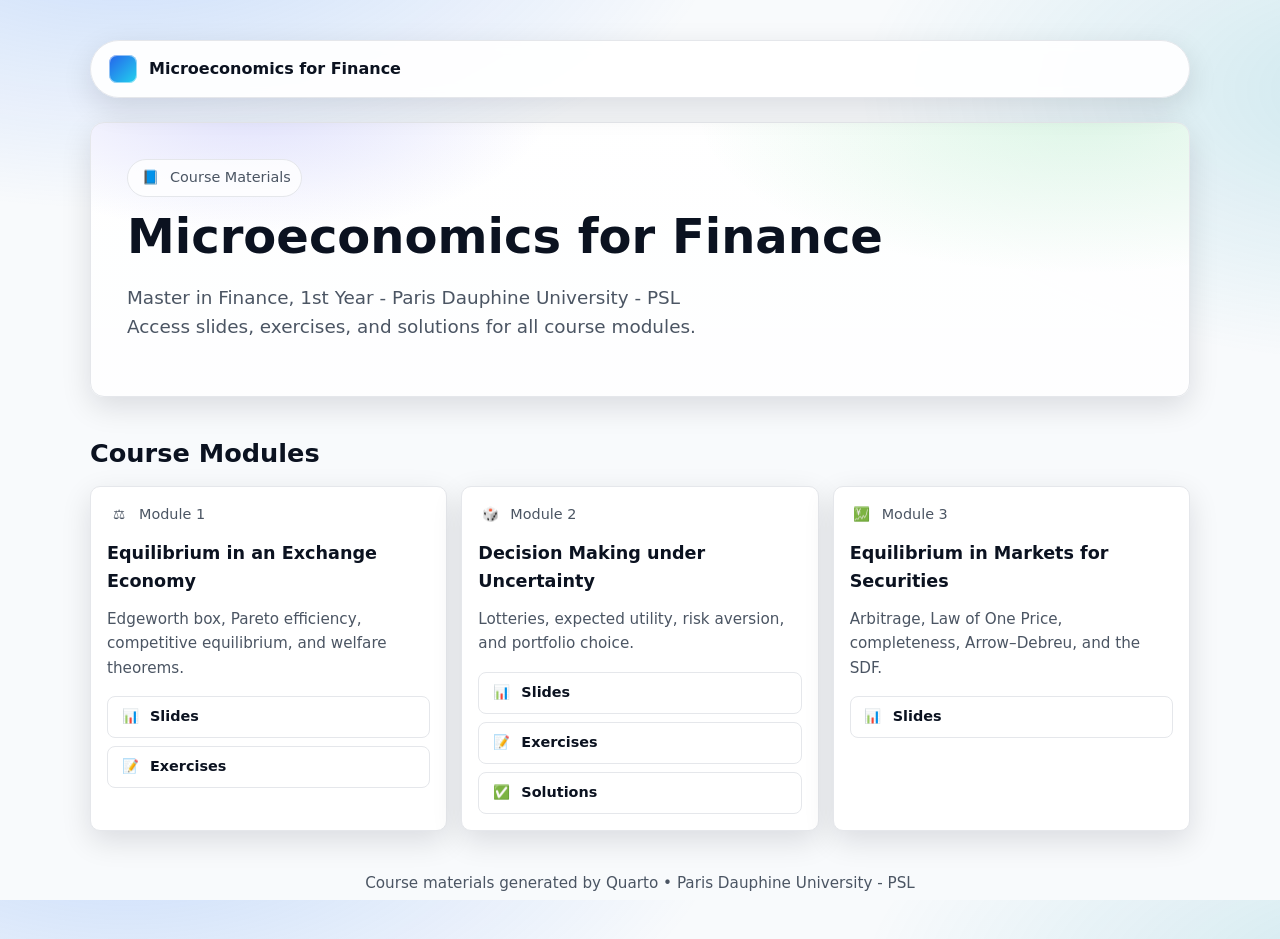
==== commit 566c80f9: "removed module 4" ====
--- a/index.html
+++ b/index.html
@@ -329,21 +329,7 @@
           </div>
         </article>
 
-        <!-- Module 4: Investment Decisions under Imperfections -->
-        <article class="card">
-          <div class="chip">
-            <span class="icon" aria-hidden="true">🏢</span>
-            <span>Module 4</span>
-          </div>
-          <h3>Investment Decisions under Market Imperfections</h3>
-          <p>Principal-agent model, asymmetric information, moral hazard, and optimal contracts.</p>
-          <div class="links">
-            <div class="link-item">
-              <span class="icon">📊</span>
-              <a href="docs/src/investment-decisions-imperfections/index.html">Slides</a>
-            </div>
-          </div>
-        </article>
+
       </div>
     </section>
 
